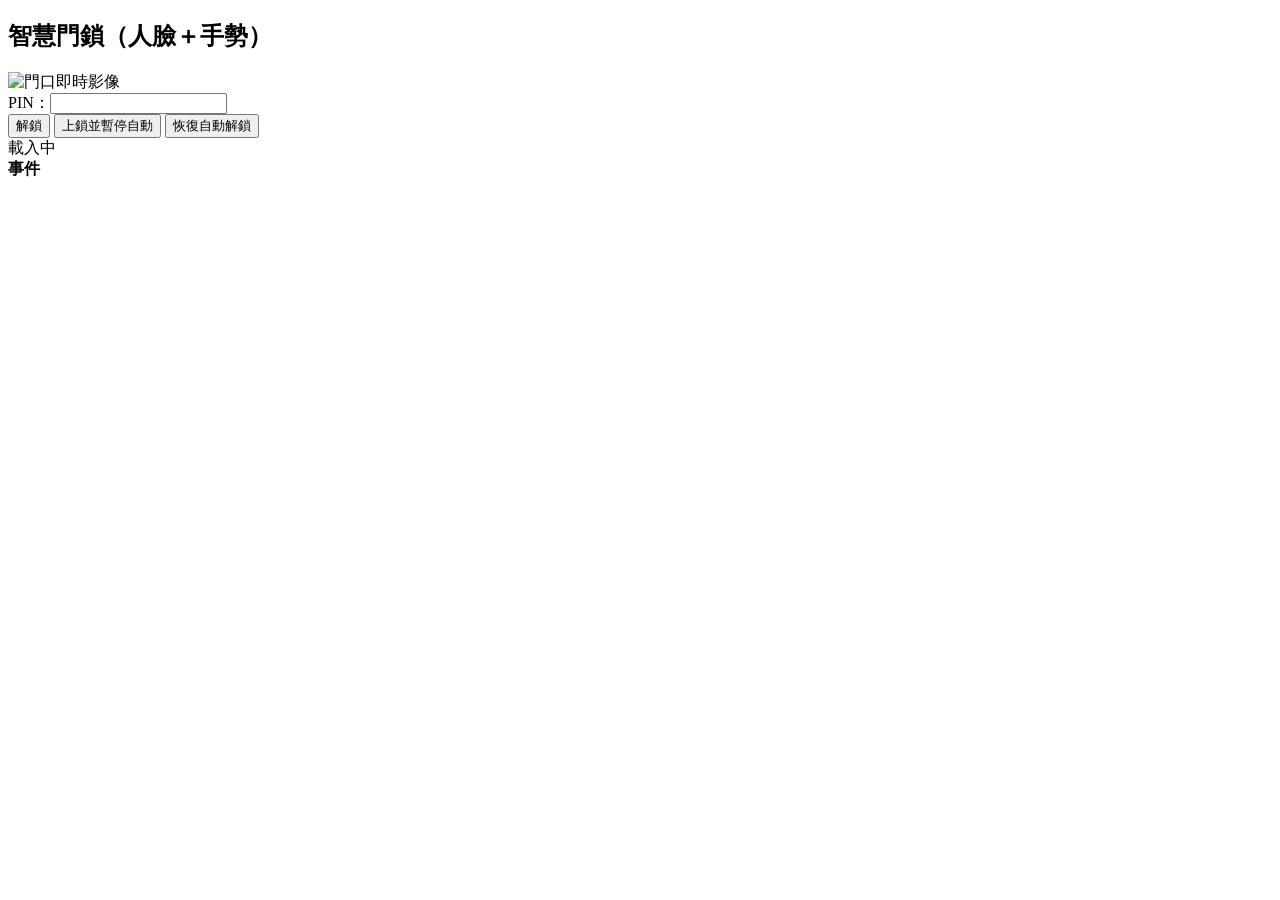
==== smartlock/web/templates/index.html @ 1e8cf727 "Modularize smart lock into smartlock package with tests and systemd service - Split single-file app." ====
<!doctype html>
<html lang="zh-Hant">
<head>
  <meta charset="utf-8">
  <meta name="viewport" content="width=device-width,initial-scale=1">
  <title>智慧門鎖（人臉＋手勢）</title>
  <link rel="stylesheet" href="/static/style.css">
</head>
<body>
  <h2>智慧門鎖（人臉＋手勢）</h2>
  <img src="/video_feed" alt="門口即時影像">

  <div id="pinbox">PIN：<input id="pin" type="password" inputmode="numeric" autocomplete="off"></div>

  <div>
    <button onclick="act('unlock')">解鎖</button>
    <button class="lock" onclick="act('lock')">上鎖並暫停自動</button>
    <button class="auto" onclick="act('auto')">恢復自動解鎖</button>
  </div>

  <div class="card" id="s">載入中</div>
  <div class="card"><b>事件</b><ul id="ev"></ul></div>

  <script src="/static/app.js"></script>
</body>
</html>
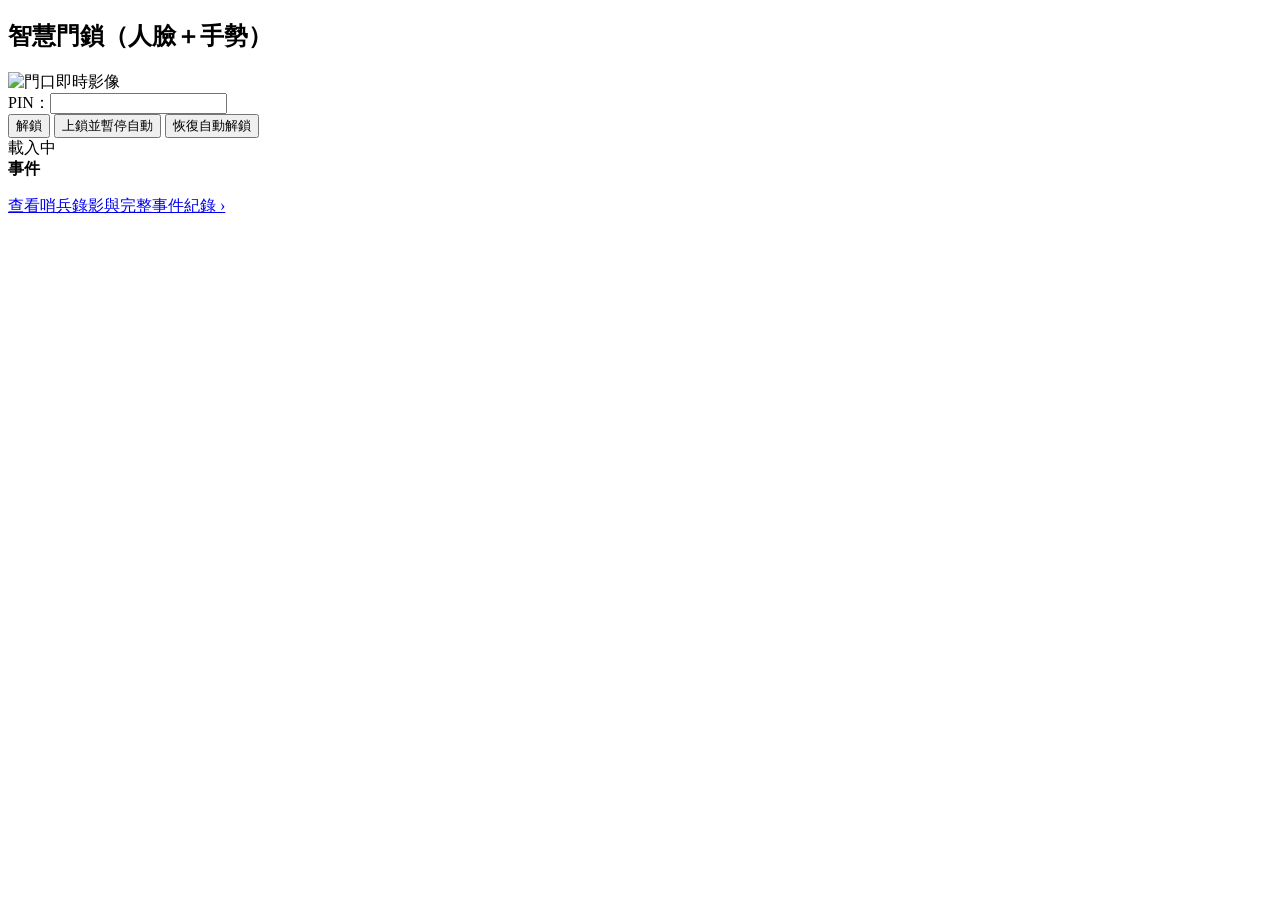
==== commit 7ee64749: "Add sentinel recording with SQLite log, SD-card retention and records page - Sentinel: record strang" ====
--- a/smartlock/web/templates/index.html
+++ b/smartlock/web/templates/index.html
@@ -19,7 +19,7 @@
   </div>
 
   <div class="card" id="s">載入中</div>
-  <div class="card"><b>事件</b><ul id="ev"></ul></div>
+  <div class="card"><b>事件</b><ul id="ev"></ul><a class="link" href="/records">查看哨兵錄影與完整事件紀錄 ›</a></div>
 
   <script src="/static/app.js"></script>
 </body>
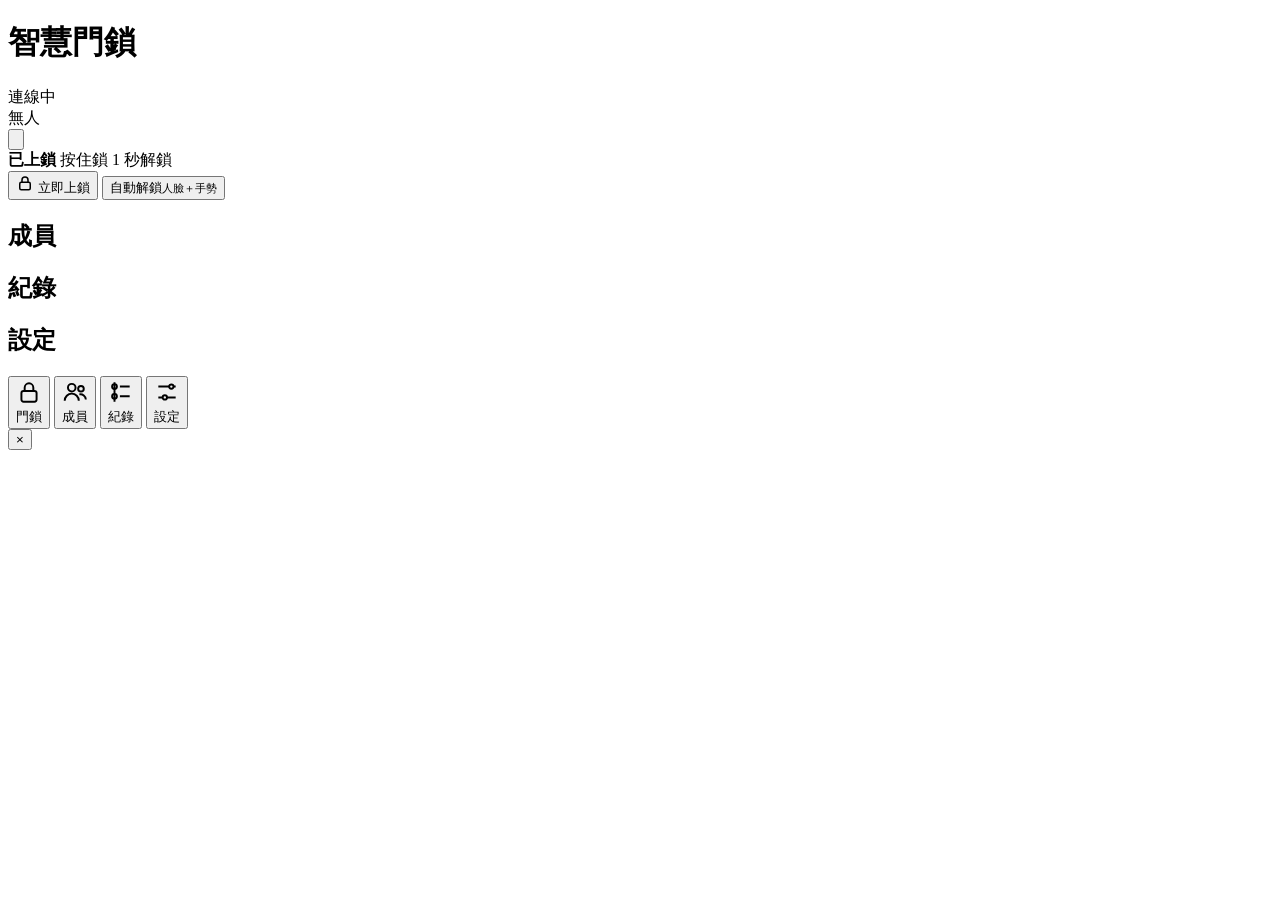
==== commit 5990a3ba: "New mobile web app, hashed PIN management, members/settings/timeline APIs - Single-page app: door / " ====
--- a/smartlock/web/templates/index.html
+++ b/smartlock/web/templates/index.html
@@ -1,26 +1,114 @@
 <!doctype html>
 <html lang="zh-Hant">
 <head>
-  <meta charset="utf-8">
-  <meta name="viewport" content="width=device-width,initial-scale=1">
-  <title>智慧門鎖（人臉＋手勢）</title>
-  <link rel="stylesheet" href="/static/style.css">
+<meta charset="utf-8">
+<meta name="viewport" content="width=device-width,initial-scale=1,viewport-fit=cover">
+<meta name="theme-color" content="#E8ECEA">
+<title>智慧門鎖</title>
+<link rel="preconnect" href="https://fonts.googleapis.com">
+<link rel="preconnect" href="https://fonts.gstatic.com" crossorigin>
+<link href="https://fonts.googleapis.com/css2?family=Barlow+Semi+Condensed:wght@500;600&family=Noto+Sans+TC:wght@400;500;700&display=swap" rel="stylesheet">
+<link rel="stylesheet" href="/static/app.css">
 </head>
 <body>
-  <h2>智慧門鎖（人臉＋手勢）</h2>
-  <img src="/video_feed" alt="門口即時影像">
+<div class="app">
+  <header class="top">
+    <h1>智慧門鎖</h1>
+    <span class="demo" id="demoTag" hidden>示範資料</span>
+    <span class="conn" id="conn"><i></i><span id="connText">連線中</span></span>
+  </header>
 
-  <div id="pinbox">PIN：<input id="pin" type="password" inputmode="numeric" autocomplete="off"></div>
+  <div class="viewport" id="viewport">
+    <div class="track" id="track">
 
-  <div>
-    <button onclick="act('unlock')">解鎖</button>
-    <button class="lock" onclick="act('lock')">上鎖並暫停自動</button>
-    <button class="auto" onclick="act('auto')">恢復自動解鎖</button>
+      <!-- 1. 門鎖 -->
+      <section class="page" id="p-door" aria-label="門鎖">
+        <div class="cam">
+          <canvas id="demoCam" width="480" height="360" hidden></canvas>
+          <img id="live" alt="門口即時影像" hidden>
+          <div class="who" id="who">無人</div>
+          <div class="rec" id="rec" hidden><i></i>REC</div>
+        </div>
+        <div class="notice guest" id="guestNote" hidden>
+          <div><b id="guestName"></b> 在門口<br><span style="font-size:12px">訪客不會自動開門，要讓他進來就按住鎖開門</span></div>
+        </div>
+        <div class="notice gesture" id="gestureNote" hidden>
+          <div><b id="gestureName"></b> 人臉通過<br><span style="font-size:12px" id="gestureHint"></span></div>
+          <span class="count" id="gestureCount"></span>
+        </div>
+
+        <div class="lockzone">
+          <button class="dial" id="dial" aria-label="按住解鎖">
+            <svg viewBox="0 0 110 110" aria-hidden="true">
+              <circle class="face" cx="55" cy="55" r="46"/>
+              <circle class="ring timer" id="timerRing" cx="55" cy="55" r="46" style="stroke-dashoffset:289;opacity:0"/>
+              <circle class="ring hold" id="holdRing" cx="55" cy="55" r="46"/>
+              <path class="shackle" d="M44 50 V40 a11 11 0 0 1 22 0 V50"/>
+              <rect class="lock-body" x="38" y="49" width="34" height="27" rx="5"/>
+              <circle cx="55" cy="61" r="3.5" fill="#fff"/><rect x="53.6" y="62" width="2.8" height="7" rx="1.2" fill="#fff"/>
+            </svg>
+          </button>
+          <div class="state" aria-live="polite">
+            <strong id="stateTitle">已上鎖</strong>
+            <span id="stateSub">按住鎖 1 秒解鎖</span>
+          </div>
+        </div>
+
+        <div class="controls">
+          <button class="btn lock" id="lockBtn">
+            <svg width="18" height="18" viewBox="0 0 24 24" fill="none" stroke="currentColor" stroke-width="2"><rect x="5" y="11" width="14" height="10" rx="2"/><path d="M8 11V8a4 4 0 0 1 8 0v3"/></svg>
+            立即上鎖
+          </button>
+          <button class="toggle" id="autoToggle" role="switch" aria-checked="true">
+            <span>自動解鎖<small id="autoSub">人臉＋手勢</small></span><span class="switch"></span>
+          </button>
+        </div>
+      </section>
+
+      <!-- 2. 成員 -->
+      <section class="page" id="p-people" aria-label="成員">
+        <h2>成員</h2>
+        <div class="scroll" id="peopleList"></div>
+      </section>
+
+      <!-- 3. 紀錄 -->
+      <section class="page" id="p-history" aria-label="紀錄">
+        <h2>紀錄</h2>
+        <div class="chips" id="chips"></div>
+        <div class="scroll" id="timeline"></div>
+      </section>
+
+      <!-- 4. 設定 -->
+      <section class="page" id="p-settings" aria-label="設定">
+        <h2>設定</h2>
+        <div class="scroll" id="settings"></div>
+      </section>
+    </div>
   </div>
 
-  <div class="card" id="s">載入中</div>
-  <div class="card"><b>事件</b><ul id="ev"></ul><a class="link" href="/records">查看哨兵錄影與完整事件紀錄 ›</a></div>
+  <nav class="tabs" role="tablist" aria-label="頁面">
+    <div class="tab-ind" id="tabInd"></div>
+    <button class="tab" role="tab" aria-selected="true" data-i="0">
+      <svg viewBox="0 0 24 24" fill="none" stroke="currentColor" stroke-width="1.8"><rect x="5" y="11" width="14" height="10" rx="2"/><path d="M8 11V8a4 4 0 0 1 8 0v3"/></svg>門鎖</button>
+    <button class="tab" role="tab" aria-selected="false" data-i="1">
+      <svg viewBox="0 0 24 24" fill="none" stroke="currentColor" stroke-width="1.8"><circle cx="9" cy="8" r="3.5"/><path d="M2.5 20a6.5 6.5 0 0 1 13 0"/><circle cx="17.5" cy="9" r="2.6"/><path d="M16 14.2a5 5 0 0 1 6 4.8"/></svg>成員</button>
+    <button class="tab" role="tab" aria-selected="false" data-i="2">
+      <svg viewBox="0 0 24 24" fill="none" stroke="currentColor" stroke-width="1.8"><path d="M6 3v18"/><circle cx="6" cy="7" r="2.2" fill="var(--panel)"/><circle cx="6" cy="16" r="2.2" fill="var(--panel)"/><path d="M11 7h9M11 16h9"/></svg>紀錄<i class="badge-dot" id="histDot" hidden></i></button>
+    <button class="tab" role="tab" aria-selected="false" data-i="3">
+      <svg viewBox="0 0 24 24" fill="none" stroke="currentColor" stroke-width="1.8"><path d="M4 7h10M18 7h2M4 17h4M12 17h8"/><circle cx="16" cy="7" r="2"/><circle cx="10" cy="17" r="2"/></svg>設定</button>
+  </nav>
+</div>
 
-  <script src="/static/app.js"></script>
+<!-- 底部抽屜 -->
+<div class="scrim" id="scrim"></div>
+<div class="sheet" id="sheet" role="dialog" aria-modal="true">
+  <div class="grab"></div>
+  <button class="close" onclick="closeSheet()" aria-label="關閉">×</button>
+  <div id="sheetBody"></div>
+</div>
+<div class="toast" id="toast" role="status"></div>
+
+<script src="/static/qrcode.min.js"></script>
+<script src="/static/app.js"></script>
 </body>
 </html>
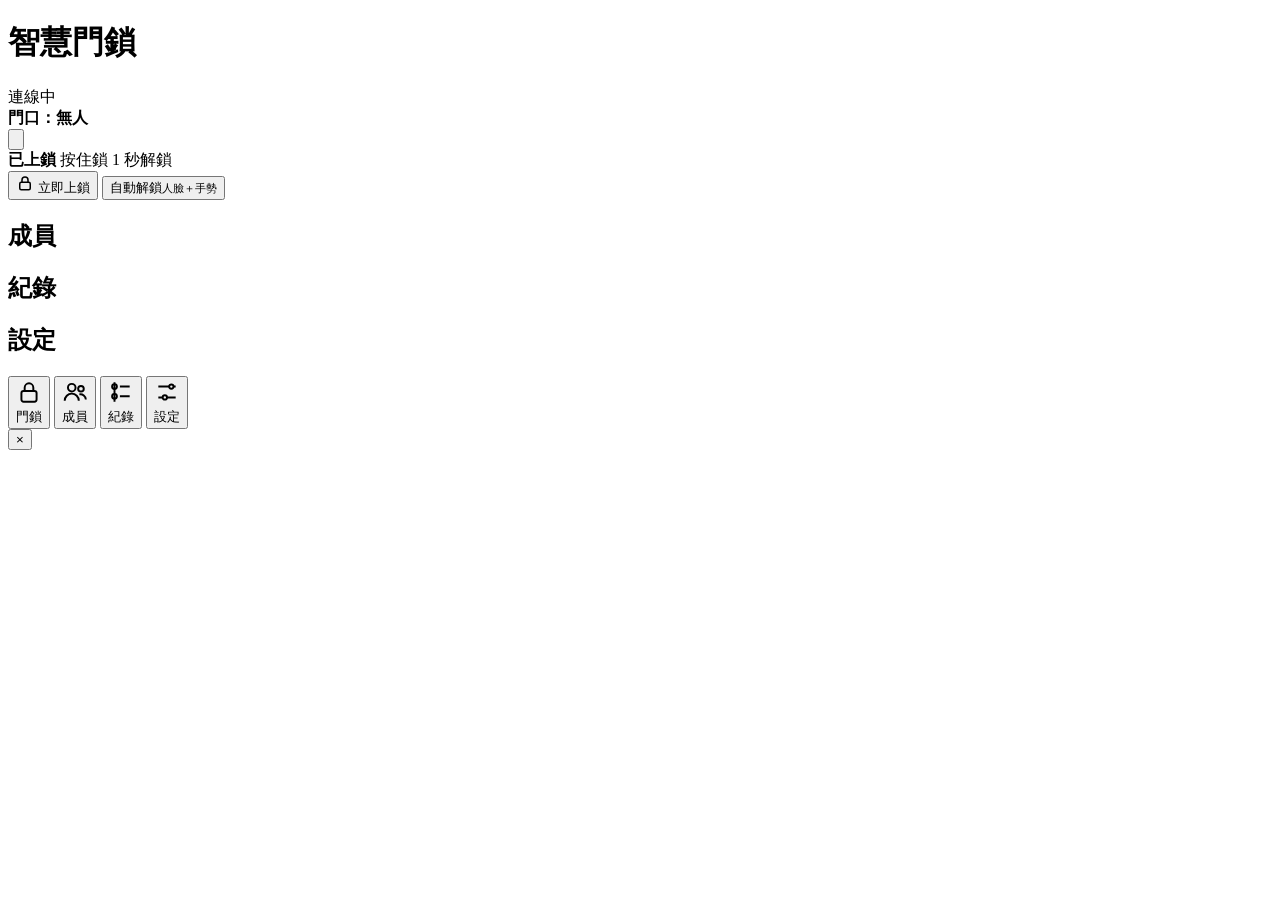
==== commit 21ea3877: "Fix web appearing to hang with many tabs; fixed status strip layout - Browsers allow ~6 connections " ====
--- a/smartlock/web/templates/index.html
+++ b/smartlock/web/templates/index.html
@@ -26,15 +26,12 @@
         <div class="cam">
           <canvas id="demoCam" width="480" height="360" hidden></canvas>
           <img id="live" alt="門口即時影像" hidden>
-          <div class="who" id="who">無人</div>
           <div class="rec" id="rec" hidden><i></i>REC</div>
         </div>
-        <div class="notice guest" id="guestNote" hidden>
-          <div><b id="guestName"></b> 在門口<br><span style="font-size:12px">訪客不會自動開門，要讓他進來就按住鎖開門</span></div>
-        </div>
-        <div class="notice gesture" id="gestureNote" hidden>
-          <div><b id="gestureName"></b> 人臉通過<br><span style="font-size:12px" id="gestureHint"></span></div>
-          <span class="count" id="gestureCount"></span>
+        <!-- 狀態列：固定高度，出現訪客 / 等手勢時只換內容，不推動下面的鎖 -->
+        <div class="strip" id="strip" data-kind="idle" aria-live="polite">
+          <div class="strip-main"><b id="stripTitle">門口：無人</b><span id="stripSub"></span></div>
+          <span class="count" id="stripCount"></span>
         </div>
 
         <div class="lockzone">
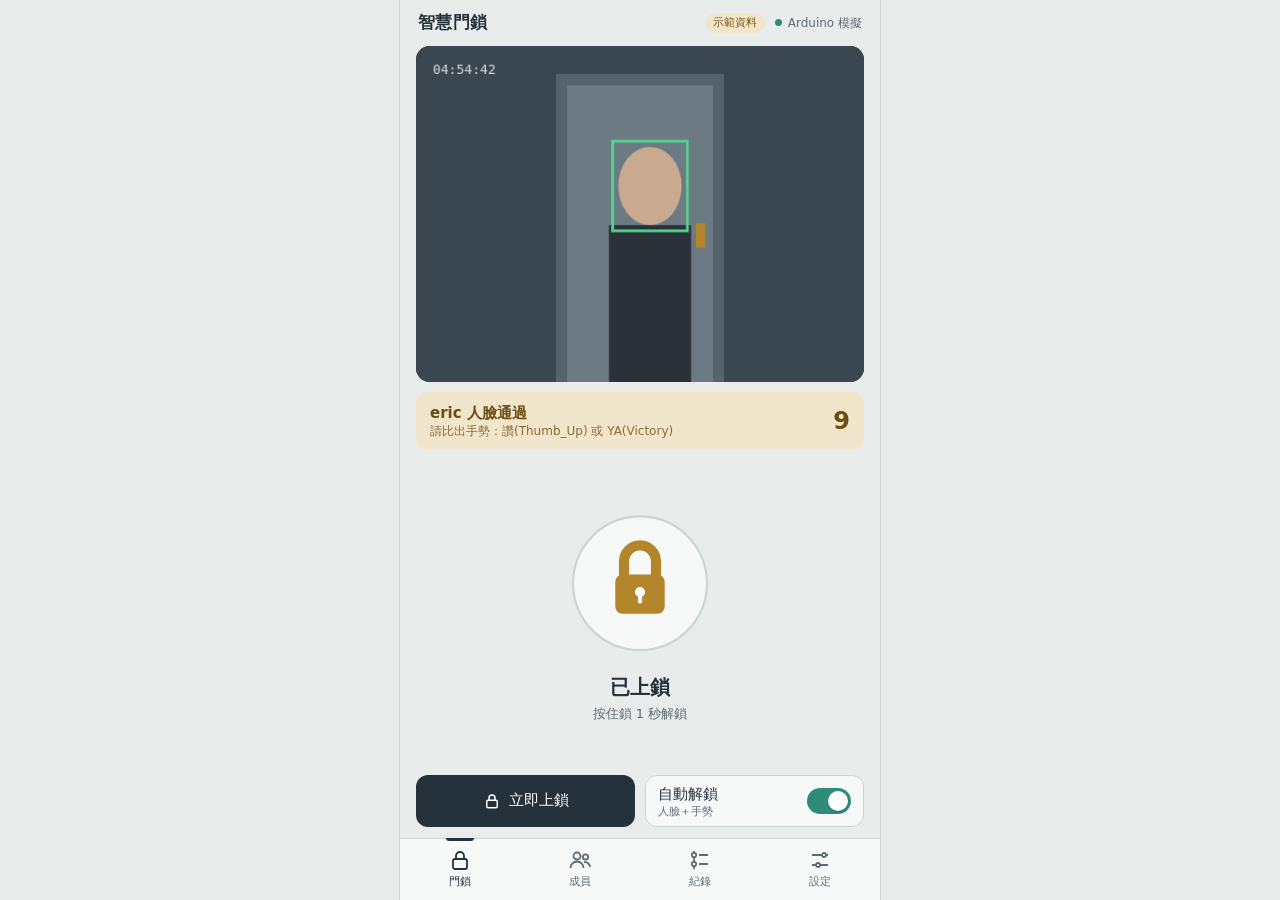
==== commit fab276d1: "Use relative asset paths so index.html also opens directly as a demo Co-Authored-By: Claude Opus 5.5" ====
--- a/smartlock/web/templates/index.html
+++ b/smartlock/web/templates/index.html
@@ -8,7 +8,7 @@
 <link rel="preconnect" href="https://fonts.googleapis.com">
 <link rel="preconnect" href="https://fonts.gstatic.com" crossorigin>
 <link href="https://fonts.googleapis.com/css2?family=Barlow+Semi+Condensed:wght@500;600&family=Noto+Sans+TC:wght@400;500;700&display=swap" rel="stylesheet">
-<link rel="stylesheet" href="/static/app.css">
+<link rel="stylesheet" href="../static/app.css">
 </head>
 <body>
 <div class="app">
@@ -105,7 +105,7 @@
 </div>
 <div class="toast" id="toast" role="status"></div>
 
-<script src="/static/qrcode.min.js"></script>
-<script src="/static/app.js"></script>
+<script src="../static/qrcode.min.js"></script>
+<script src="../static/app.js"></script>
 </body>
 </html>
--- a/smartlock/web/static/app.css
+++ b/smartlock/web/static/app.css
@@ -0,0 +1,294 @@
+
+/* =========================================================
+   Tokens：門鎖五金的語彙 — 牆面、石板、黃銅（上鎖）、銅綠（開鎖）、警示紅
+   ========================================================= */
+:root {
+  --wall: #E8ECEA;        /* 背景 */
+  --panel: #F7F9F8;       /* 面板 */
+  --ink: #25323C;         /* 主要文字 */
+  --ink-2: #5E6B73;       /* 次要文字 */
+  --line: #CDD5D3;        /* 分隔線 */
+  --brass: #B4862C;       /* 上鎖 */
+  --brass-soft: #F1E6CC;
+  --verdigris: #2E8C78;   /* 開鎖 / 正常 */
+  --verdigris-soft: #D5ECE6;
+  --signal: #C4452D;      /* 錄影 / 異常 */
+  --signal-soft: #F6DED8;
+  --plum: #6E4A86;        /* 訪客 */
+  --plum-soft: #EADFF1;
+
+  --num: 'Barlow Semi Condensed', 'Noto Sans TC', system-ui, sans-serif;
+  --text: 'Noto Sans TC', -apple-system, 'PingFang TC', system-ui, sans-serif;
+
+  --tab-h: 62px;
+  --safe-b: env(safe-area-inset-bottom, 0px);
+  --ease: cubic-bezier(.22, .8, .24, 1);
+}
+* { box-sizing: border-box; -webkit-tap-highlight-color: transparent; }
+html, body { height: 100%; margin: 0; overflow: hidden; overscroll-behavior: none; }
+/* 整個 App 固定貼齊螢幕四邊：不依賴 100dvh（LINE 內建瀏覽器、舊版 Safari / Android 不支援），整頁不會被捲動 */
+body { position: fixed; inset: 0; width: 100%; }
+body {
+  background: var(--wall); color: var(--ink); font: 15px/1.5 var(--text);
+  overflow: hidden; overscroll-behavior: none; -webkit-user-select: none; user-select: none;
+}
+button { font: inherit; color: inherit; }
+:focus-visible { outline: 2px solid var(--brass); outline-offset: 2px; }
+[hidden] { display: none !important; }
+
+/* =========================================================
+   外框：固定一個畫面高，四頁左右排列
+   ========================================================= */
+.app { position: fixed; inset: 0; display: grid; grid-template-rows: auto minmax(0, 1fr) auto;
+  padding-top: env(safe-area-inset-top, 0px); }
+.top { display: flex; align-items: center; gap: 10px; padding: 10px 18px 6px; }
+.top h1 { font-size: 17px; font-weight: 700; margin: 0; flex: 1; letter-spacing: .02em; }
+.conn { font-size: 12px; color: var(--ink-2); display: flex; align-items: center; gap: 6px; }
+.conn i { width: 7px; height: 7px; border-radius: 50%; background: var(--verdigris); }
+.conn.off i { background: var(--signal); }
+.demo { font-size: 11px; padding: 2px 8px; border-radius: 999px; background: var(--brass-soft); color: #7A5A17; }
+
+.viewport { overflow: hidden; position: relative; touch-action: pan-y; }
+.track { display: flex; height: 100%; width: 400%; will-change: transform; }
+.track.anim { transition: transform .38s var(--ease); }
+.page { width: 25%; height: 100%; overflow: hidden; display: flex; flex-direction: column; padding: 4px 16px 12px; }
+.scroll { overflow-y: auto; -webkit-overflow-scrolling: touch; overscroll-behavior: contain; flex: 1; margin: 0 -16px; padding: 0 16px 16px; touch-action: pan-y; }
+.page h2 { font-size: 22px; font-weight: 700; margin: 6px 2px 12px; }
+
+/* 底部分頁列 */
+.tabs { height: calc(var(--tab-h) + var(--safe-b)); display: grid; grid-template-columns: repeat(4, 1fr); background: var(--panel); border-top: 1px solid var(--line);
+  padding-bottom: var(--safe-b); position: relative; }
+.tab { border: 0; background: none; display: flex; flex-direction: column; align-items: center; justify-content: center;
+  gap: 2px; font-size: 11px; color: var(--ink-2); cursor: pointer; }
+.tab svg { width: 24px; height: 24px; }
+.tab[aria-selected=true] { color: var(--ink); font-weight: 500; }
+.tab-ind { position: absolute; top: -1px; left: 0; width: 25%; height: 3px; display: flex; justify-content: center; pointer-events: none;
+  transition: transform .38s var(--ease); }
+.tab-ind::after { content: ''; width: 28px; height: 3px; border-radius: 0 0 3px 3px; background: var(--ink); }
+.badge-dot { position: absolute; margin: -16px 0 0 18px; width: 8px; height: 8px; border-radius: 50%; background: var(--signal);
+  box-shadow: 0 0 0 2px var(--panel); }
+
+/* =========================================================
+   1. 門鎖
+   ========================================================= */
+.cam { position: relative; border-radius: 14px; overflow: hidden; background: #1d262c; aspect-ratio: 4 / 3;
+  width: var(--cam-w, min(100%, 300px)); margin: 0 auto; flex: none; }
+.cam img, .cam canvas { width: 100%; height: 100%; object-fit: contain; display: block; }   /* 不裁切，畫面上的文字不會被圓角切到 */
+.cam .who { position: absolute; left: 10px; bottom: 10px; color: #fff; font-size: 13px; background: rgba(20, 28, 33, .62);
+  padding: 3px 10px; border-radius: 8px; backdrop-filter: blur(4px); }
+.rec { position: absolute; right: 10px; top: 10px; display: flex; align-items: center; gap: 6px; color: #fff; font: 600 13px var(--num);
+  letter-spacing: .06em; background: rgba(196, 69, 45, .9); padding: 2px 9px; border-radius: 8px; }
+.rec i { width: 8px; height: 8px; border-radius: 50%; background: #fff; animation: blink 1.2s steps(2) infinite; }
+@keyframes blink { 50% { opacity: .2; } }
+
+.notice { margin-top: 10px; border-radius: 12px; padding: 10px 12px; display: flex; align-items: center; gap: 10px; font-size: 14px;
+  animation: drop .3s var(--ease); flex: none; }
+.notice b { font-weight: 700; }
+.notice.guest { background: var(--plum-soft); color: #4A2F5C; }
+.notice.gesture { background: var(--brass-soft); color: #6B4E12; }
+.notice .count { margin-left: auto; font: 600 22px var(--num); }
+@keyframes drop { from { opacity: 0; transform: translateY(-6px); } }
+
+.lockzone { flex: 1; display: flex; flex-direction: column; align-items: center; justify-content: center; gap: 6px; min-height: 0; }
+.dial { position: relative; width: var(--dial, 120px); aspect-ratio: 1; border: 0; padding: 0; background: none;
+  cursor: pointer; touch-action: none; border-radius: 50%; }
+.dial svg { width: 100%; height: 100%; overflow: visible; }
+.dial .face { fill: var(--panel); stroke: var(--line); stroke-width: 1.5; transition: fill .4s; }
+.dial .ring { fill: none; stroke-width: 7; stroke-linecap: round; transform: rotate(-90deg); transform-origin: 50% 50%; }
+.dial .hold { stroke: var(--verdigris); stroke-dasharray: 289; stroke-dashoffset: 289; }
+.dial .timer { stroke: var(--verdigris); stroke-dasharray: 289; }
+.dial .lock-body { fill: var(--brass); transition: fill .4s; }
+.dial .shackle { fill: none; stroke: var(--brass); stroke-width: 7; stroke-linecap: round; transition: transform .45s var(--ease), stroke .4s; }
+.dial.open .face { fill: var(--verdigris-soft); }
+.dial.open .lock-body { fill: var(--verdigris); }
+.dial.open .shackle { stroke: var(--verdigris); transform: translate(9px, -7px) rotate(18deg); transform-origin: 62px 46px; }
+.dial:active .face { fill: #EEF3F1; }
+.dial.open:active .face { fill: var(--verdigris-soft); }
+
+.state { text-align: center; }
+.state strong { display: block; font-size: 20px; font-weight: 700; }
+.state span { font-size: 13px; color: var(--ink-2); }
+.state .n { font: 600 15px var(--num); color: var(--verdigris); }
+
+.controls { display: grid; grid-template-columns: 1fr 1fr; gap: 10px; flex: none; }
+.btn { border: 0; border-radius: 12px; min-height: 52px; padding: 0 14px; font-size: 15px; font-weight: 500; cursor: pointer;
+  display: flex; align-items: center; justify-content: center; gap: 8px; transition: transform .12s; }
+.btn:active { transform: scale(.97); }
+.btn.lock { background: var(--ink); color: #fff; }
+.btn.ghost { background: var(--panel); border: 1px solid var(--line); }
+.btn.danger { background: var(--signal-soft); color: var(--signal); }
+.toggle { background: var(--panel); border: 1px solid var(--line); border-radius: 12px; min-height: 52px; padding: 0 12px;
+  display: flex; align-items: center; justify-content: space-between; gap: 8px; cursor: pointer; text-align: left; }
+.toggle small { display: block; font-size: 11px; color: var(--ink-2); line-height: 1.2; }
+.switch { width: 44px; height: 26px; border-radius: 13px; background: var(--line); position: relative; flex: none; transition: background .25s; }
+.switch::after { content: ''; position: absolute; left: 3px; top: 3px; width: 20px; height: 20px; border-radius: 50%; background: #fff;
+  box-shadow: 0 1px 2px rgba(0, 0, 0, .2); transition: transform .25s var(--ease); }
+.toggle[aria-checked=true] .switch { background: var(--verdigris); }
+.toggle[aria-checked=true] .switch::after { transform: translateX(18px); }
+
+/* =========================================================
+   2. 成員
+   ========================================================= */
+.group-title { font-size: 13px; color: var(--ink-2); margin: 14px 4px 6px; display: flex; justify-content: space-between; }
+.people { background: var(--panel); border-radius: 14px; overflow: hidden; }
+.person { display: flex; align-items: center; gap: 12px; padding: 12px 14px; border: 0; background: none; width: 100%; text-align: left; cursor: pointer; }
+.person + .person { border-top: 1px solid var(--line); }
+.avatar { width: 44px; height: 44px; border-radius: 50%; display: grid; place-items: center; font: 600 19px var(--num); color: #fff; flex: none; }
+.avatar.master { background: var(--brass); }
+.avatar.guest { background: var(--plum); }
+.person .meta { flex: 1; min-width: 0; }
+.person .name { font-weight: 500; font-size: 16px; }
+.person .sub { font-size: 12px; color: var(--ink-2); }
+.role { font-size: 12px; padding: 2px 9px; border-radius: 999px; flex: none; }
+.role.master { background: var(--brass-soft); color: #7A5A17; }
+.role.guest { background: var(--plum-soft); color: #4A2F5C; }
+.hint-box { margin-top: 14px; font-size: 13px; color: var(--ink-2); padding: 0 4px; }
+.hint-box code { font-size: 12px; background: var(--panel); padding: 1px 6px; border-radius: 6px; }
+
+/* =========================================================
+   3. 紀錄（時間軸）
+   ========================================================= */
+.chips { display: flex; gap: 6px; overflow-x: auto; padding-bottom: 8px; flex: none; margin: 0 -16px; padding: 0 16px 10px; touch-action: pan-x; scrollbar-width: none; }
+.chip { border: 1px solid var(--line); background: var(--panel); border-radius: 999px; padding: 5px 14px; font-size: 13px; white-space: nowrap; cursor: pointer; }
+.chip[aria-pressed=true] { background: var(--ink); border-color: var(--ink); color: #fff; }
+.day { font-size: 13px; font-weight: 700; margin: 12px 0 6px 72px; color: var(--ink-2); position: sticky; top: 0; background: var(--wall); padding: 4px 0; z-index: 1; }
+.tl { position: relative; }
+.tl::before { content: ''; position: absolute; left: 56px; top: 0; bottom: 0; width: 2px; background: var(--line); }
+.ev { display: grid; grid-template-columns: 44px 16px 1fr; gap: 0 6px; align-items: start; padding: 5px 0; }
+.ev time { font: 500 14px var(--num); color: var(--ink-2); text-align: right; padding-top: 1px; }
+.ev .node { width: 12px; height: 12px; border-radius: 50%; margin: 5px 0 0 1px; border: 2px solid var(--wall); background: var(--ink-2); position: relative; z-index: 1; }
+.ev .txt { font-size: 14px; padding-top: 1px; }
+.ev.unlock .node { background: var(--verdigris); }
+.ev.lock .node { background: var(--brass); }
+.ev.guest .node { background: var(--plum); }
+.ev.sentinel .node, .ev.alert .node { background: var(--signal); }
+.clip { display: block; margin-top: 6px; border: 0; padding: 0; background: var(--panel); border-radius: 12px; overflow: hidden; width: 100%; text-align: left; cursor: pointer; }
+.clip .thumb { aspect-ratio: 2 / 1; background: #2a343b center / cover no-repeat; position: relative; }
+.clip .dur { position: absolute; right: 8px; bottom: 8px; color: #fff; font: 600 13px var(--num); background: rgba(20, 28, 33, .7); padding: 1px 7px; border-radius: 6px; }
+.clip .play { position: absolute; inset: 0; display: grid; place-items: center; }
+.clip .play span { width: 46px; height: 46px; border-radius: 50%; background: rgba(255, 255, 255, .88); display: grid; place-items: center; }
+.clip .cap { padding: 8px 12px; font-size: 12px; color: var(--ink-2); display: flex; justify-content: space-between; }
+.empty { text-align: center; color: var(--ink-2); padding: 40px 20px; font-size: 14px; }
+
+/* =========================================================
+   4. 設定
+   ========================================================= */
+.sec { background: var(--panel); border-radius: 14px; padding: 4px 14px; margin-bottom: 12px; }
+.sec h3 { font-size: 13px; font-weight: 500; color: var(--ink-2); margin: 10px 0 2px; }
+.row { display: flex; justify-content: space-between; align-items: center; gap: 12px; padding: 11px 0; font-size: 15px; }
+.row + .row { border-top: 1px solid var(--line); }
+.row .v { color: var(--ink-2); text-align: right; font-size: 14px; }
+.row .v.ok { color: var(--verdigris); }
+.row .v.bad { color: var(--signal); }
+.meter-block { padding: 10px 0 12px; }
+.meter-head { display: flex; justify-content: space-between; align-items: baseline; }
+.meter-head .big { font: 600 28px var(--num); }
+.meter-head .big small { font-size: 15px; color: var(--ink-2); font-weight: 500; }
+.meter { height: 8px; border-radius: 4px; background: #E1E7E5; overflow: hidden; margin: 8px 0 6px; }
+.meter i { display: block; height: 100%; border-radius: 4px; background: var(--verdigris); transition: width .6s var(--ease); }
+.meter i.warn { background: var(--brass); }
+.meter i.bad { background: var(--signal); }
+.meter-note { font-size: 12px; color: var(--ink-2); }
+
+/* =========================================================
+   底部抽屜（PIN、播放器、成員詳情）
+   ========================================================= */
+.scrim { position: fixed; inset: 0; background: rgba(23, 31, 37, .45); opacity: 0; pointer-events: none; transition: opacity .25s; z-index: 10; }
+.scrim.show { opacity: 1; pointer-events: auto; }
+.sheet { position: fixed; left: 0; right: 0; bottom: 0; background: var(--panel); border-radius: 20px 20px 0 0; z-index: 11;
+  padding: 10px 18px calc(18px + var(--safe-b)); transform: translateY(105%); transition: transform .32s var(--ease);
+  max-height: 88vh; max-height: 88dvh; display: flex; flex-direction: column; }
+.sheet.show { transform: none; }
+.sheet .grab { width: 38px; height: 4px; border-radius: 2px; background: var(--line); margin: 0 auto 10px; }
+.sheet h3 { margin: 2px 0 12px; font-size: 18px; }
+.sheet .body { overflow-y: auto; }
+.pin-dots { display: flex; justify-content: center; gap: 14px; margin: 6px 0 4px; }
+.pin-dots i { width: 14px; height: 14px; border-radius: 50%; border: 2px solid var(--ink); transition: background .15s; }
+.pin-dots i.on { background: var(--ink); }
+.pin-dots.shake { animation: shake .35s; }
+@keyframes shake { 25% { transform: translateX(-8px); } 75% { transform: translateX(8px); } }
+.pin-msg { text-align: center; font-size: 13px; min-height: 20px; color: var(--signal); }
+.keypad { display: grid; grid-template-columns: repeat(3, 1fr); gap: 10px; margin-top: 6px; }
+.key { border: 0; background: var(--wall); border-radius: 14px; height: 56px; font: 600 24px var(--num); cursor: pointer; }
+.key:active { background: var(--line); }
+.key.fn { font: 500 14px var(--text); background: none; }
+.player img { width: 100%; border-radius: 12px; background: #1d262c; aspect-ratio: 4 / 3; object-fit: cover; display: block; }
+.player .acts { display: grid; grid-template-columns: repeat(3, 1fr); gap: 8px; margin-top: 10px; }
+.player .acts .btn { min-height: 46px; font-size: 14px; }
+.detail-head { display: flex; align-items: center; gap: 14px; margin-bottom: 8px; }
+.detail-head .avatar { width: 56px; height: 56px; font-size: 24px; }
+
+.toast { position: fixed; left: 50%; top: calc(env(safe-area-inset-top, 0px) + 52px); transform: translate(-50%, -12px); opacity: 0;
+  background: var(--ink); color: #fff; padding: 9px 16px; border-radius: 10px; font-size: 14px; z-index: 20; transition: .25s var(--ease); pointer-events: none; max-width: 86vw; text-align: center; }
+.toast.show { opacity: 1; transform: translate(-50%, 0); }
+
+@media (prefers-reduced-motion: reduce) {
+  *, *::before, *::after { transition-duration: .01ms !important; animation-duration: .01ms !important; }
+}
+/* 平板 / 電腦：內容置中，不要拉太寬 */
+@media (min-width: 700px) {
+  .app { max-width: 480px; margin: 0 auto; right: 0; box-shadow: 0 0 0 1px var(--line); }
+}
+/* 設定：可點的列 */
+.row.link { width: 100%; border: 0; border-top: 1px solid var(--line); background: none; text-align: left; cursor: pointer; }
+.row.link small { display: block; font-size: 12px; color: var(--ink-2); }
+.row.link .v { color: var(--verdigris); font-weight: 500; }
+/* LINE 加好友 QR */
+.qr { width: min(64vw, 240px); aspect-ratio: 1; margin: 4px auto 10px; background: #fff; border-radius: 14px; padding: 12px;
+  display: grid; place-items: center; box-shadow: 0 0 0 1px var(--line); }
+.qr svg { width: 100%; height: 100%; }
+.qr .off { font-size: 13px; color: var(--ink-2); text-align: center; }
+.line-id { text-align: center; font: 600 20px var(--num); letter-spacing: .03em; }
+.line-note { font-size: 13px; color: var(--ink-2); margin: 8px 2px 12px; }
+.line-note b { color: var(--ink); font-weight: 500; }
+.two { display: grid; grid-template-columns: 1fr 1fr; gap: 8px; }
+.btn.line { background: #06C755; color: #fff; text-decoration: none; }
+
+/* =========================================================
+   正式版新增
+   ========================================================= */
+.avatar { overflow: hidden; position: relative; }
+.avatar img { position: absolute; inset: 0; width: 100%; height: 100%; object-fit: cover; }
+.locked { margin: 40px auto; max-width: 300px; text-align: center; color: var(--ink-2); font-size: 14px; }
+.locked svg { width: 40px; height: 40px; color: var(--brass); display: block; margin: 0 auto 10px; }
+.locked .btn { margin: 14px auto 0; width: 100%; }
+.more { display: block; margin: 14px auto 4px; border: 1px solid var(--line); background: var(--panel); border-radius: 999px;
+  padding: 8px 18px; font-size: 13px; color: var(--ink-2); cursor: pointer; }
+.ev .gone { margin-top: 6px; font-size: 12px; color: var(--ink-2); }
+.key.ok { font: 500 15px var(--text); background: var(--ink); color: #fff; }
+.key.ok:disabled { opacity: .35; }
+.sheet .close { position: absolute; right: 12px; top: 10px; border: 0; background: none; font-size: 22px; color: var(--ink-2); cursor: pointer; width: 40px; height: 40px; }
+.stack { display: grid; gap: 10px; }
+.warnbox { background: var(--signal-soft); color: #7c2a1a; border-radius: 12px; padding: 10px 12px; font-size: 13px; margin-bottom: 12px; }
+.infobox { background: var(--wall); border-radius: 12px; padding: 10px 12px; font-size: 13px; color: var(--ink-2); margin: 10px 0 12px; }
+.infobox code { font-size: 12px; }
+a.btn { color: var(--ink); text-decoration: none; }
+a.btn.line { color: #fff; }
+.rep { display: inline-block; margin-left: 6px; font: 600 12px var(--num); color: var(--ink-2); background: var(--panel); border-radius: 999px; padding: 0 7px; }
+
+/* 門口狀態列：固定高度保留空間 */
+.strip { flex: none; height: 58px; margin-top: 10px; border-radius: 12px; padding: 0 14px; display: flex; align-items: center; gap: 10px;
+  background: var(--panel); color: var(--ink); transition: background .25s, color .25s; overflow: hidden; }
+.strip-main { min-width: 0; display: flex; flex-direction: column; line-height: 1.35; }
+.strip-main b { font-size: 15px; font-weight: 700; white-space: nowrap; overflow: hidden; text-overflow: ellipsis; }
+.strip-main span { font-size: 12px; color: inherit; opacity: .8; white-space: nowrap; overflow: hidden; text-overflow: ellipsis; }
+.strip-main span:empty { display: none; }
+.strip .count { margin-left: auto; font: 600 24px var(--num); }
+.strip[data-kind=idle] b { font-weight: 500; }
+.strip[data-kind=guest] { background: var(--plum-soft); color: #4A2F5C; }
+.strip[data-kind=gesture] { background: var(--brass-soft); color: #6B4E12; }
+.strip[data-kind=alert] { background: var(--signal-soft); color: #7c2a1a; }
+.lockzone { padding: 6px 0; }
+/* 矮螢幕（iPhone SE 等）：鎖和文字縮小一點 */
+@media (max-height: 700px) {
+  .state strong { font-size: 17px; }
+  .strip { height: 52px; }
+}
+
+/* 極矮的畫面（橫放手機、鍵盤彈出）：放不下時門鎖頁改成頁內捲動，分頁列永遠看得到 */
+#p-door.tight { overflow-y: auto; }
+#p-door.tight .lockzone { flex: none; }
+.compact .strip { height: 52px; margin-top: 8px; }
+.compact .state strong { font-size: 16px; }
+.compact .state span { font-size: 12px; }
+.compact .strip-main b { font-size: 14px; }
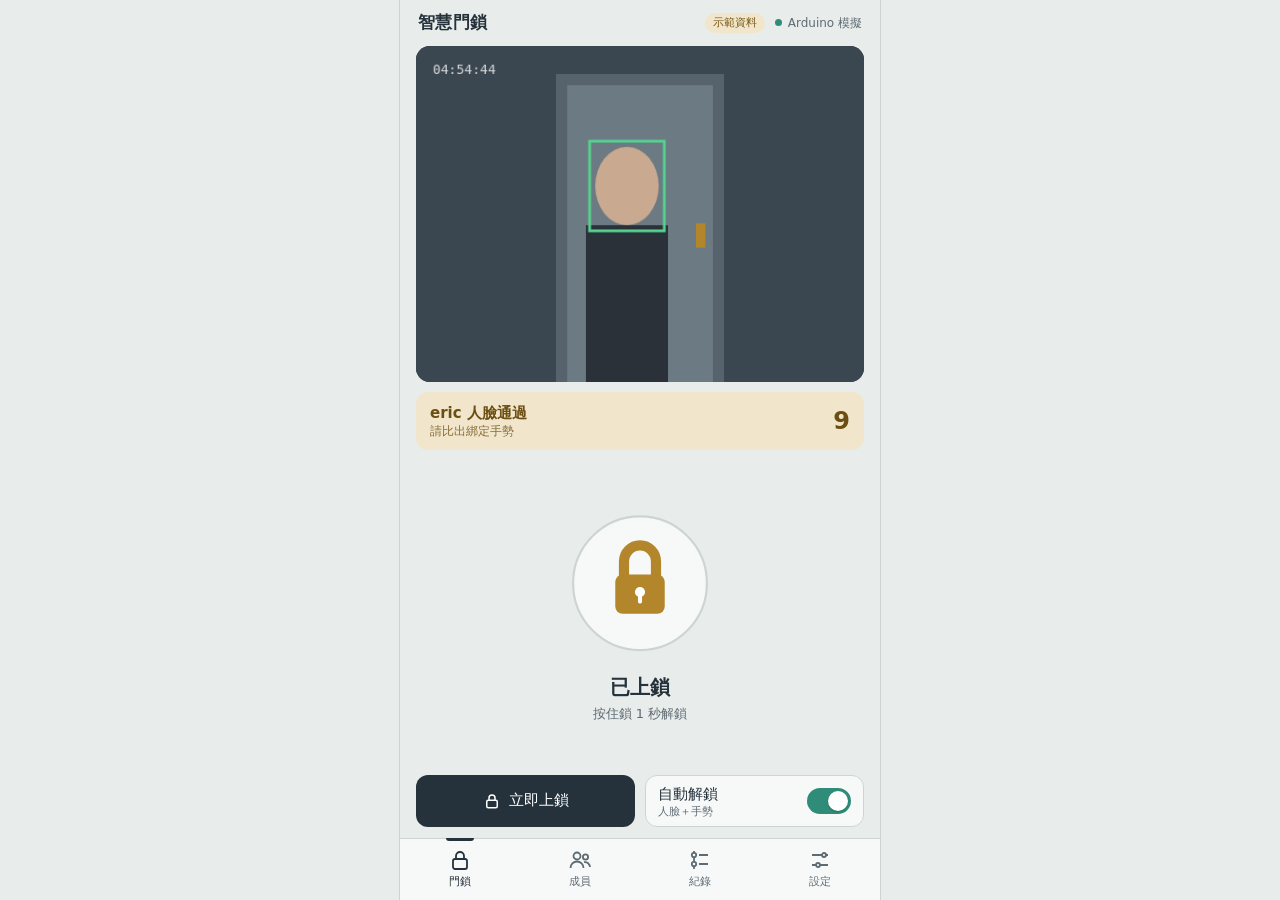
==== commit fa72779c: "每個主人綁定一個開鎖手勢，手勢當第二道密碼（v2.8.0） - bindings.py：gestures.json（0600、檔案改動自動重讀）；MediaPipe 7 種；   沒綁定沿用 ALLO" ====
--- a/smartlock/web/templates/index.html
+++ b/smartlock/web/templates/index.html
@@ -64,8 +64,19 @@
 
       <!-- 2. 成員 -->
       <section class="page" id="p-people" aria-label="成員">
-        <h2>成員</h2>
+        <div class="page-head"><h2>成員</h2>
+          <button class="info-btn" id="peopleInfoBtn" aria-label="主人和訪客的差別" aria-expanded="false"
+            onclick="toggleInfo('peopleInfo', 'peopleInfoBtn')">i</button></div>
         <div class="scroll" id="peopleList"></div>
+        <div class="role-info page-info" id="peopleInfo" hidden>
+          <div class="role-card"><div class="rc-head"><span class="role master">主人</span><small>master</small></div>
+            <ul><li>人臉＋手勢通過就會<b>自動開門</b></li>
+              <li>手勢可以在成員詳情的「開鎖手勢」各自綁定；沒綁定就用讚 / YA</li></ul></div>
+          <div class="role-card"><div class="rc-head"><span class="role guest">訪客</span><small>guest</small></div>
+            <ul><li>只會通知你有人在門口，<b>不會自動開門</b></li></ul></div>
+          <p class="ri-foot">點成員可以看資料、修改權限、設定開鎖手勢（變更都要輸入 PIN）。</p>
+          <button class="btn ghost" style="width:100%" onclick="toggleInfo('peopleInfo', 'peopleInfoBtn', false)">知道了</button>
+        </div>
       </section>
 
       <!-- 3. 紀錄 -->
--- a/smartlock/web/static/app.css
+++ b/smartlock/web/static/app.css
@@ -199,6 +199,8 @@
   padding: 10px 18px calc(18px + var(--safe-b)); transform: translateY(105%); transition: transform .32s var(--ease);
   max-height: 88vh; max-height: 88dvh; display: flex; flex-direction: column; }
 .sheet.show { transform: none; }
+/* 內容比抽屜高時（小螢幕的成員詳情、如何新增成員）在抽屜裡捲動，不要被裁掉 */
+#sheetBody { flex: 1; min-height: 0; overflow-y: auto; overscroll-behavior: contain; -webkit-overflow-scrolling: touch; }
 .sheet .grab { width: 38px; height: 4px; border-radius: 2px; background: var(--line); margin: 0 auto 10px; }
 .sheet h3 { margin: 2px 0 12px; font-size: 18px; }
 .sheet .body { overflow-y: auto; }
@@ -262,13 +264,80 @@
 .warnbox { background: var(--signal-soft); color: #7c2a1a; border-radius: 12px; padding: 10px 12px; font-size: 13px; margin-bottom: 12px; }
 .infobox { background: var(--wall); border-radius: 12px; padding: 10px 12px; font-size: 13px; color: var(--ink-2); margin: 10px 0 12px; }
 .infobox code { font-size: 12px; }
+/* 只有字的按鈕（如何新增成員）：沒有框、沒有底色 */
+.text-btn { display: block; margin: 16px auto 4px; border: 0; background: none; padding: 6px 10px; font: inherit; font-size: 13px;
+  color: var(--ink-2); cursor: pointer; }
+.steps { margin: 4px 0 6px; padding-left: 22px; font-size: 14px; line-height: 1.5; }
+.steps li { margin-bottom: 12px; }
+.steps code { display: block; margin-top: 5px; font-size: 12.5px; background: var(--wall); padding: 6px 10px; border-radius: 8px;
+  overflow-x: auto; white-space: nowrap; }
+.steps small { display: block; font-size: 12px; color: var(--ink-2); margin-top: 3px; }
+.row.note small { display: block; font-size: 12px; color: var(--ink-2); margin-top: 2px; line-height: 1.4; }
+.row.note .v { flex-shrink: 0; align-self: flex-start; }
+/* 成員詳情 */
+.sheet-label { font-size: 13px; color: var(--ink-2); margin: 16px 4px 6px; }
+.sheet-card { background: var(--wall); border-radius: 14px; padding: 0 14px; }
+.sheet-card .row.link { border-top: 0; }
+.row.link.go { color: var(--ink); font: inherit; font-size: 15px; }
+.row.link.go .v { font-size: 22px; line-height: 1; }
+.row.link.go .eye { display: inline-block; color: var(--ink-2); margin: 0 8px 0 -2px; vertical-align: -2px; line-height: 0; }
+.row.link.go .v .cur { font-size: 14px; font-weight: 400; color: var(--ink-2); margin-right: 8px; vertical-align: 3px; }
+/* 子頁標題列：和右上角 ✕ 同一條水平線（✕ 在 top:10px、高 40px） */
+.sub-head { display: flex; align-items: center; gap: 2px; height: 40px; margin: -14px 0 6px; padding-right: 120px; }
+.sub-head h3 { margin: 0; }
+.sub-head .back { border: 0; background: none; font-size: 30px; line-height: 1; color: var(--ink-2); width: 32px; height: 40px; cursor: pointer; text-align: left; padding: 0; }
+.sheet-tools { position: absolute; top: 10px; right: 56px; height: 40px; display: flex; align-items: center; gap: 8px; z-index: 3; }
+.avatar.sm { width: 32px; height: 32px; font-size: 14px; }
+.info-btn { width: 32px; height: 32px; border-radius: 50%; border: 1.5px solid var(--ink-2); background: none; color: var(--ink-2);
+  font: italic 600 16px Georgia, 'Times New Roman', serif; cursor: pointer; padding: 0; }
+.info-btn.on { background: var(--ink); border-color: var(--ink); color: #fff; }
+.sheet .close { z-index: 3; }
+.role-info { position: absolute; left: 0; right: 0; top: 56px; bottom: 0; z-index: 2; background: var(--panel); overflow-y: auto;
+  padding: 4px 18px calc(18px + var(--safe-b)); border-top: 1px solid var(--line); }
+.role-info h3 { font-size: 16px; margin: 12px 0 10px; }
+/* 頁面標題列右側的 ⓘ：說明蓋在清單上（成員頁） */
+.page-head { display: flex; align-items: center; justify-content: space-between; padding-right: 2px; }
+#p-people { position: relative; }
+.page-info { top: 52px; background: var(--wall); border-top: 0; padding: 4px 16px 16px; z-index: 4; }
+.page-info .role-card { background: var(--panel); }
+.role-card { background: var(--wall); border-radius: 14px; padding: 10px 14px; margin-bottom: 10px; }
+.rc-head { display: flex; align-items: center; gap: 8px; }
+.rc-head small { font: 500 13px var(--num); color: var(--ink-2); }
+.role-card ul { margin: 8px 0 2px; padding-left: 18px; font-size: 14px; line-height: 1.55; }
+.role-card b { font-weight: 500; }
+.ri-foot { font-size: 12.5px; color: var(--ink-2); line-height: 1.6; margin: 4px 2px 12px; }
+.wheel-desc .pending { color: var(--verdigris); }
+
+/* iOS 風格滾輪 */
+.wheel { position: relative; height: 180px; margin: 6px 0 4px;
+  -webkit-mask-image: linear-gradient(transparent, #000 30%, #000 70%, transparent);
+          mask-image: linear-gradient(transparent, #000 30%, #000 70%, transparent); }
+.wheel-band { position: absolute; left: 0; right: 0; top: 72px; height: 36px; border-radius: 10px; background: var(--wall); pointer-events: none; }
+/* 不用瀏覽器捲動（會有吸附回彈、iOS 橡皮筋）：overflow hidden，拖曳與滾輪都由 app.js 控制 scrollTop */
+.wheel-list { position: relative; height: 100%; overflow: hidden; touch-action: none; cursor: grab; }
+.wheel-list:active { cursor: grabbing; }
+.wheel-list::-webkit-scrollbar { display: none; }
+.wheel-pad { height: 72px; }   /* 上下各兩列，選中的在正中間 */
+.wheel-item { height: 36px; display: flex; align-items: center; justify-content: center; gap: 8px;
+  font-size: 20px; color: var(--ink); cursor: pointer; user-select: none; }   /* 沒選中的：同色，由 app.js 調淡 */
+.wheel-item small { font: 500 14px var(--num); color: var(--ink-2); }
+.wheel-item.on { color: var(--ink); font-weight: 500; }
+.wheel-desc { text-align: center; font-size: 13px; color: var(--ink-2); min-height: 38px; margin-bottom: 10px; line-height: 1.5; }
+.wheel-desc b { color: var(--ink); font-weight: 500; }
+.wheel-desc .warn { color: var(--signal); }
+.wheel-desc .muted { color: var(--ink-2); }
+.danger-zone { margin-top: 22px; padding-top: 10px; border-top: 1px solid var(--line); }
+.btn.danger-text { width: 100%; background: none; color: var(--signal); min-height: 44px; font-size: 14px; }
+.acts-2 { display: grid; grid-template-columns: 1fr 1fr; gap: 10px; margin-top: 4px; }
+.btn:disabled { opacity: .4; cursor: not-allowed; transform: none; }
 a.btn { color: var(--ink); text-decoration: none; }
 a.btn.line { color: #fff; }
 .rep { display: inline-block; margin-left: 6px; font: 600 12px var(--num); color: var(--ink-2); background: var(--panel); border-radius: 999px; padding: 0 7px; }
 
 /* 門口狀態列：固定高度保留空間 */
 .strip { flex: none; height: 58px; margin-top: 10px; border-radius: 12px; padding: 0 14px; display: flex; align-items: center; gap: 10px;
-  background: var(--panel); color: var(--ink); transition: background .25s, color .25s; overflow: hidden; }
+  background: var(--panel); color: var(--ink); transition: background .25s, color .25s; overflow: hidden;
+  width: var(--cam-w, min(100%, 300px)); max-width: 100%; margin-left: auto; margin-right: auto; }   /* 和影像同寬、置中 */
 .strip-main { min-width: 0; display: flex; flex-direction: column; line-height: 1.35; }
 .strip-main b { font-size: 15px; font-weight: 700; white-space: nowrap; overflow: hidden; text-overflow: ellipsis; }
 .strip-main span { font-size: 12px; color: inherit; opacity: .8; white-space: nowrap; overflow: hidden; text-overflow: ellipsis; }
@@ -292,3 +361,12 @@
 .compact .state strong { font-size: 16px; }
 .compact .state span { font-size: 12px; }
 .compact .strip-main b { font-size: 14px; }
+
+/* 回報誤認 */
+.attempt { display: flex; align-items: center; gap: 8px; margin-top: 6px; }
+.attempt .face { width: 32px; height: 32px; border-radius: 8px; background: var(--wall); overflow: hidden; flex: none; }
+.attempt .face img { width: 100%; height: 100%; object-fit: cover; display: block; }
+.attempt .tag { font-size: 12px; color: var(--ink-2); }
+.link-btn { appearance: none; border: 0; background: none; padding: 4px 0; font: inherit; font-size: 13px; color: var(--signal); cursor: pointer; }
+.attempt.reported .link-btn { color: var(--ink-2); text-decoration: underline; }
+.attempt-big { display: block; width: 160px; height: 160px; object-fit: cover; border-radius: 14px; margin: 4px auto 12px; background: var(--wall); }
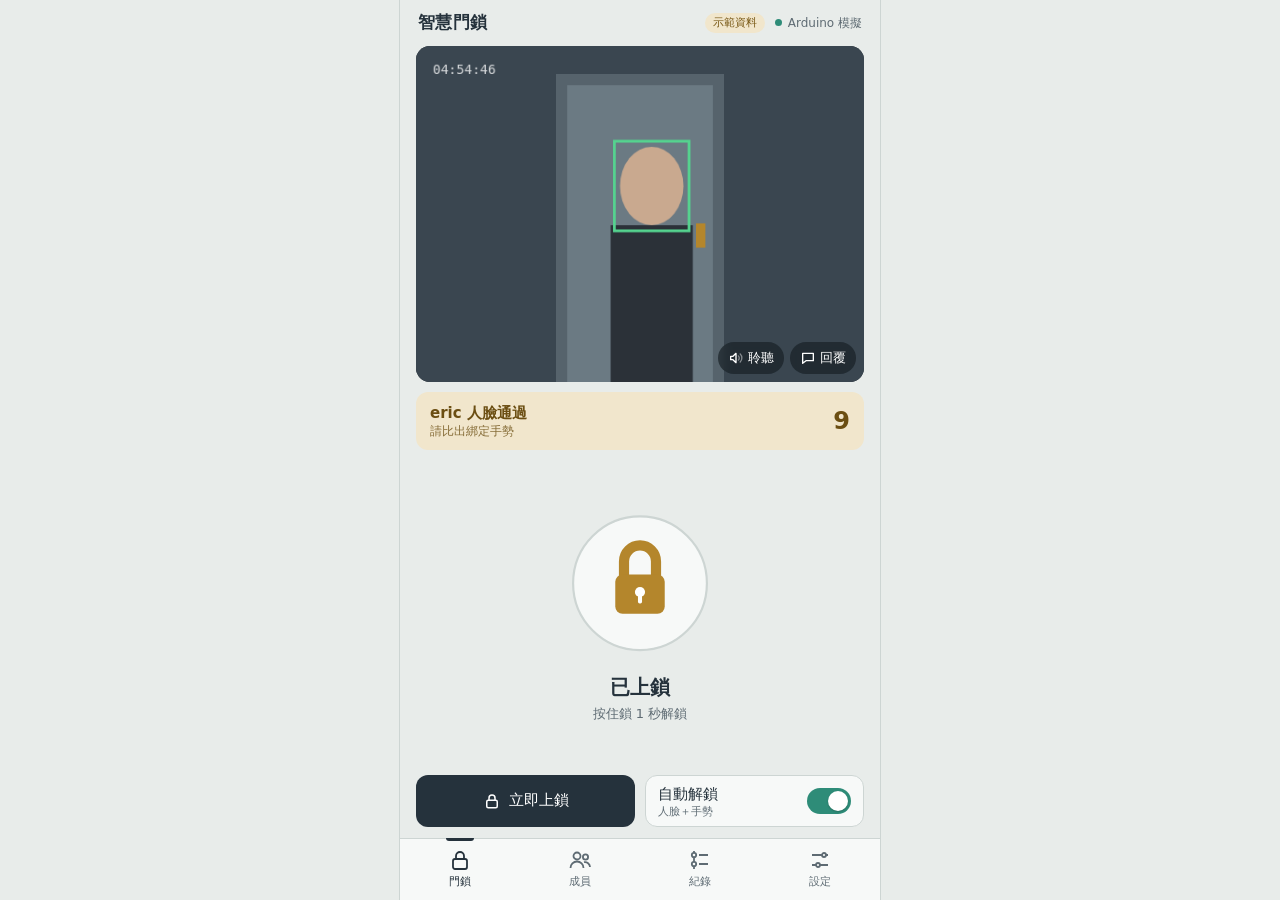
==== commit 31cefd50: "對講機：手機聽門口聲音、播放預錄語音（v2.10.0） - intercom.py：arecord / aplay（alsa-utils），自動找 USB 音效卡；有人聽才開麥克風、   多人共用、慢" ====
--- a/smartlock/web/templates/index.html
+++ b/smartlock/web/templates/index.html
@@ -27,6 +27,15 @@
           <canvas id="demoCam" width="480" height="360" hidden></canvas>
           <img id="live" alt="門口即時影像" hidden>
           <div class="rec" id="rec" hidden><i></i>REC</div>
+          <!-- 對講機：有 USB 音效卡時才出現 -->
+          <div class="cam-tools" id="camTools" hidden>
+            <button class="cam-btn" id="listenBtn" aria-pressed="false" hidden>
+              <svg width="16" height="16" viewBox="0 0 24 24" fill="none" stroke="currentColor" stroke-width="2" stroke-linecap="round" stroke-linejoin="round"><path d="M4 9.5v5h3.5L12 19V5L7.5 9.5H4z"/><path class="wave" d="M15.5 8.8a4.5 4.5 0 0 1 0 6.4M18.3 6a8.5 8.5 0 0 1 0 12"/></svg>
+              <span class="lbl">聆聽</span><span class="lvl" id="lvl"><i></i><i></i><i></i></span></button>
+            <button class="cam-btn" id="replyBtn" hidden>
+              <svg width="16" height="16" viewBox="0 0 24 24" fill="none" stroke="currentColor" stroke-width="2" stroke-linecap="round" stroke-linejoin="round"><path d="M4 5h16v11H9l-5 4V5z"/></svg>
+              <span class="lbl">回覆</span></button>
+          </div>
         </div>
         <!-- 狀態列：固定高度，出現訪客 / 等手勢時只換內容，不推動下面的鎖 -->
         <div class="strip" id="strip" data-kind="idle" aria-live="polite">
--- a/smartlock/web/static/app.css
+++ b/smartlock/web/static/app.css
@@ -80,6 +80,30 @@
   letter-spacing: .06em; background: rgba(196, 69, 45, .9); padding: 2px 9px; border-radius: 8px; }
 .rec i { width: 8px; height: 8px; border-radius: 50%; background: #fff; animation: blink 1.2s steps(2) infinite; }
 @keyframes blink { 50% { opacity: .2; } }
+/* 對講機：疊在影像右下角，不佔門鎖頁的高度 */
+.cam-tools { position: absolute; right: 8px; bottom: 8px; display: flex; gap: 6px; }
+.cam-btn { display: flex; align-items: center; gap: 4px; height: 32px; padding: 0 10px; border: 0; border-radius: 16px;
+  background: rgba(20, 28, 33, .62); color: #fff; font-size: 13px; cursor: pointer; backdrop-filter: blur(4px);
+  -webkit-backdrop-filter: blur(4px); }
+.cam-btn svg { flex: none; }
+.cam-btn .wave { opacity: .45; }
+.cam-btn[aria-pressed=true] { background: var(--verdigris); }
+.cam-btn[aria-pressed=true] .wave { opacity: 1; }
+.cam-btn .lvl { display: none; align-items: flex-end; gap: 2px; height: 12px; }
+.cam-btn[aria-pressed=true] .lvl { display: flex; }
+.cam-btn .lvl i { width: 3px; height: 3px; border-radius: 1px; background: #fff; transition: height .1s; }
+.page.compact .cam-btn .lbl { display: none; }                                   /* 矮螢幕只留圖示 */
+.page.compact .cam-btn { width: 32px; padding: 0; justify-content: center; }
+.page.compact .cam-btn[aria-pressed=true] { width: auto; padding: 0 8px; }
+/* 預錄回覆清單 */
+.sheet-sub { margin: -8px 0 12px; font-size: 13px; color: var(--ink-2); }
+.replies { display: grid; gap: 8px; }
+.reply { display: flex; align-items: center; justify-content: space-between; gap: 10px; width: 100%; min-height: 48px;
+  padding: 10px 14px; border: 0; border-radius: 12px; background: var(--wall); text-align: left; font-size: 15px; cursor: pointer; }
+.reply small { flex: none; font-size: 12px; color: var(--ink-2); }
+.reply:disabled { opacity: .5; cursor: default; }
+.reply.on { opacity: 1; background: var(--verdigris-soft); color: #1d5a4d; }
+.reply.on small { color: #1d5a4d; }
 
 .notice { margin-top: 10px; border-radius: 12px; padding: 10px 12px; display: flex; align-items: center; gap: 10px; font-size: 14px;
   animation: drop .3s var(--ease); flex: none; }
@@ -162,6 +186,7 @@
 .ev.lock .node { background: var(--brass); }
 .ev.guest .node { background: var(--plum); }
 .ev.sentinel .node, .ev.alert .node { background: var(--signal); }
+.ev.talk .node { background: var(--ink-2); }
 .clip { display: block; margin-top: 6px; border: 0; padding: 0; background: var(--panel); border-radius: 12px; overflow: hidden; width: 100%; text-align: left; cursor: pointer; }
 .clip .thumb { aspect-ratio: 2 / 1; background: #2a343b center / cover no-repeat; position: relative; }
 .clip .dur { position: absolute; right: 8px; bottom: 8px; color: #fff; font: 600 13px var(--num); background: rgba(20, 28, 33, .7); padding: 1px 7px; border-radius: 6px; }
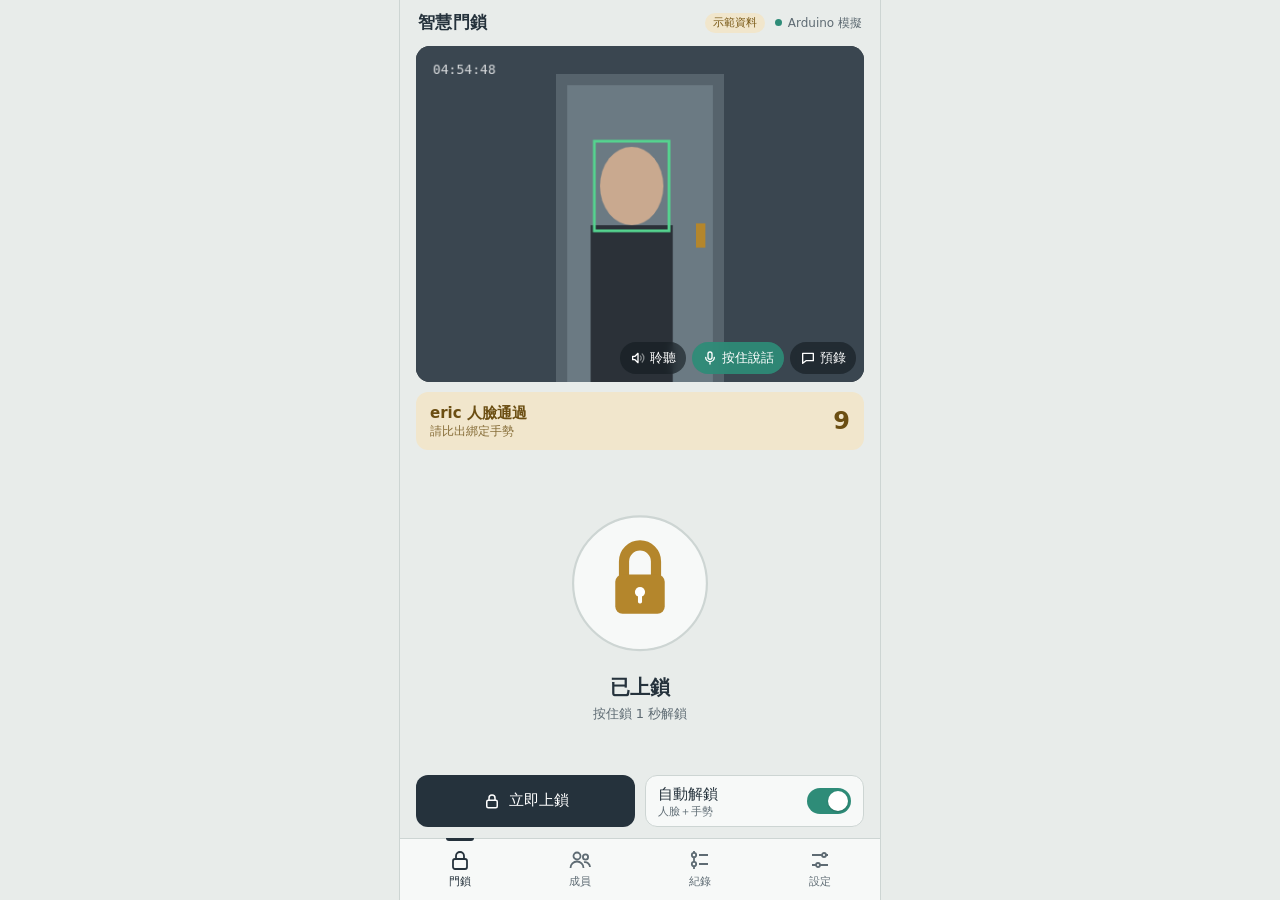
==== commit 2e9d6e7b: "feat(intercom): 手機按住說話 + HTTPS 自簽憑證（v2.11） - tls.py：第一次啟動用 openssl 產生自簽憑證（certs/，825 天），同一個埠看第一個 byt" ====
--- a/smartlock/web/templates/index.html
+++ b/smartlock/web/templates/index.html
@@ -32,9 +32,12 @@
             <button class="cam-btn" id="listenBtn" aria-pressed="false" hidden>
               <svg width="16" height="16" viewBox="0 0 24 24" fill="none" stroke="currentColor" stroke-width="2" stroke-linecap="round" stroke-linejoin="round"><path d="M4 9.5v5h3.5L12 19V5L7.5 9.5H4z"/><path class="wave" d="M15.5 8.8a4.5 4.5 0 0 1 0 6.4M18.3 6a8.5 8.5 0 0 1 0 12"/></svg>
               <span class="lbl">聆聽</span><span class="lvl" id="lvl"><i></i><i></i><i></i></span></button>
-            <button class="cam-btn" id="replyBtn" hidden>
+            <button class="cam-btn talk" id="talkBtn" aria-pressed="false" aria-label="按住對門口說話" hidden>
+              <svg width="16" height="16" viewBox="0 0 24 24" fill="none" stroke="currentColor" stroke-width="2" stroke-linecap="round" stroke-linejoin="round"><rect x="9" y="3" width="6" height="11" rx="3"/><path d="M5.5 11a6.5 6.5 0 0 0 13 0M12 17.5V21"/></svg>
+              <span class="lbl">按住說話</span><span class="lvl" id="talkLvl"><i></i><i></i><i></i></span></button>
+            <button class="cam-btn" id="replyBtn" aria-label="預錄回覆" hidden>
               <svg width="16" height="16" viewBox="0 0 24 24" fill="none" stroke="currentColor" stroke-width="2" stroke-linecap="round" stroke-linejoin="round"><path d="M4 5h16v11H9l-5 4V5z"/></svg>
-              <span class="lbl">回覆</span></button>
+              <span class="lbl">預錄</span></button>
           </div>
         </div>
         <!-- 狀態列：固定高度，出現訪客 / 等手勢時只換內容，不推動下面的鎖 -->
--- a/smartlock/web/static/app.css
+++ b/smartlock/web/static/app.css
@@ -83,7 +83,7 @@
 /* 對講機：疊在影像右下角，不佔門鎖頁的高度 */
 .cam-tools { position: absolute; right: 8px; bottom: 8px; display: flex; gap: 6px; }
 .cam-btn { display: flex; align-items: center; gap: 4px; height: 32px; padding: 0 10px; border: 0; border-radius: 16px;
-  background: rgba(20, 28, 33, .62); color: #fff; font-size: 13px; cursor: pointer; backdrop-filter: blur(4px);
+  background: rgba(20, 28, 33, .62); color: #fff; font-size: 13px; white-space: nowrap; cursor: pointer; backdrop-filter: blur(4px);
   -webkit-backdrop-filter: blur(4px); }
 .cam-btn svg { flex: none; }
 .cam-btn .wave { opacity: .45; }
@@ -95,6 +95,16 @@
 .page.compact .cam-btn .lbl { display: none; }                                   /* 矮螢幕只留圖示 */
 .page.compact .cam-btn { width: 32px; padding: 0; justify-content: center; }
 .page.compact .cam-btn[aria-pressed=true] { width: auto; padding: 0 8px; }
+/* 按住說話：對講以對話為主，這顆最醒目；按住時變紅色 */
+.cam-btn.talk { background: rgba(46, 140, 120, .92); font-weight: 500; touch-action: none; user-select: none;
+  -webkit-user-select: none; -webkit-touch-callout: none; }
+.cam-btn.talk[data-state=prep] { background: var(--brass); }
+.cam-btn.talk[aria-pressed=true] { background: var(--signal); }
+.cam-btn.talk[aria-pressed=true] .lvl { display: flex; }
+.page.compact .cam-btn.talk { width: auto; padding: 0 10px; }
+.page.compact .cam-btn.talk .lbl { display: inline; }
+.cam-tools.talking #listenBtn .lbl, .cam-tools.talking #listenBtn .lvl { display: none; }
+.page.compact .cam-tools.talking #listenBtn { width: 32px; padding: 0; }
 /* 預錄回覆清單 */
 .sheet-sub { margin: -8px 0 12px; font-size: 13px; color: var(--ink-2); }
 .replies { display: grid; gap: 8px; }
